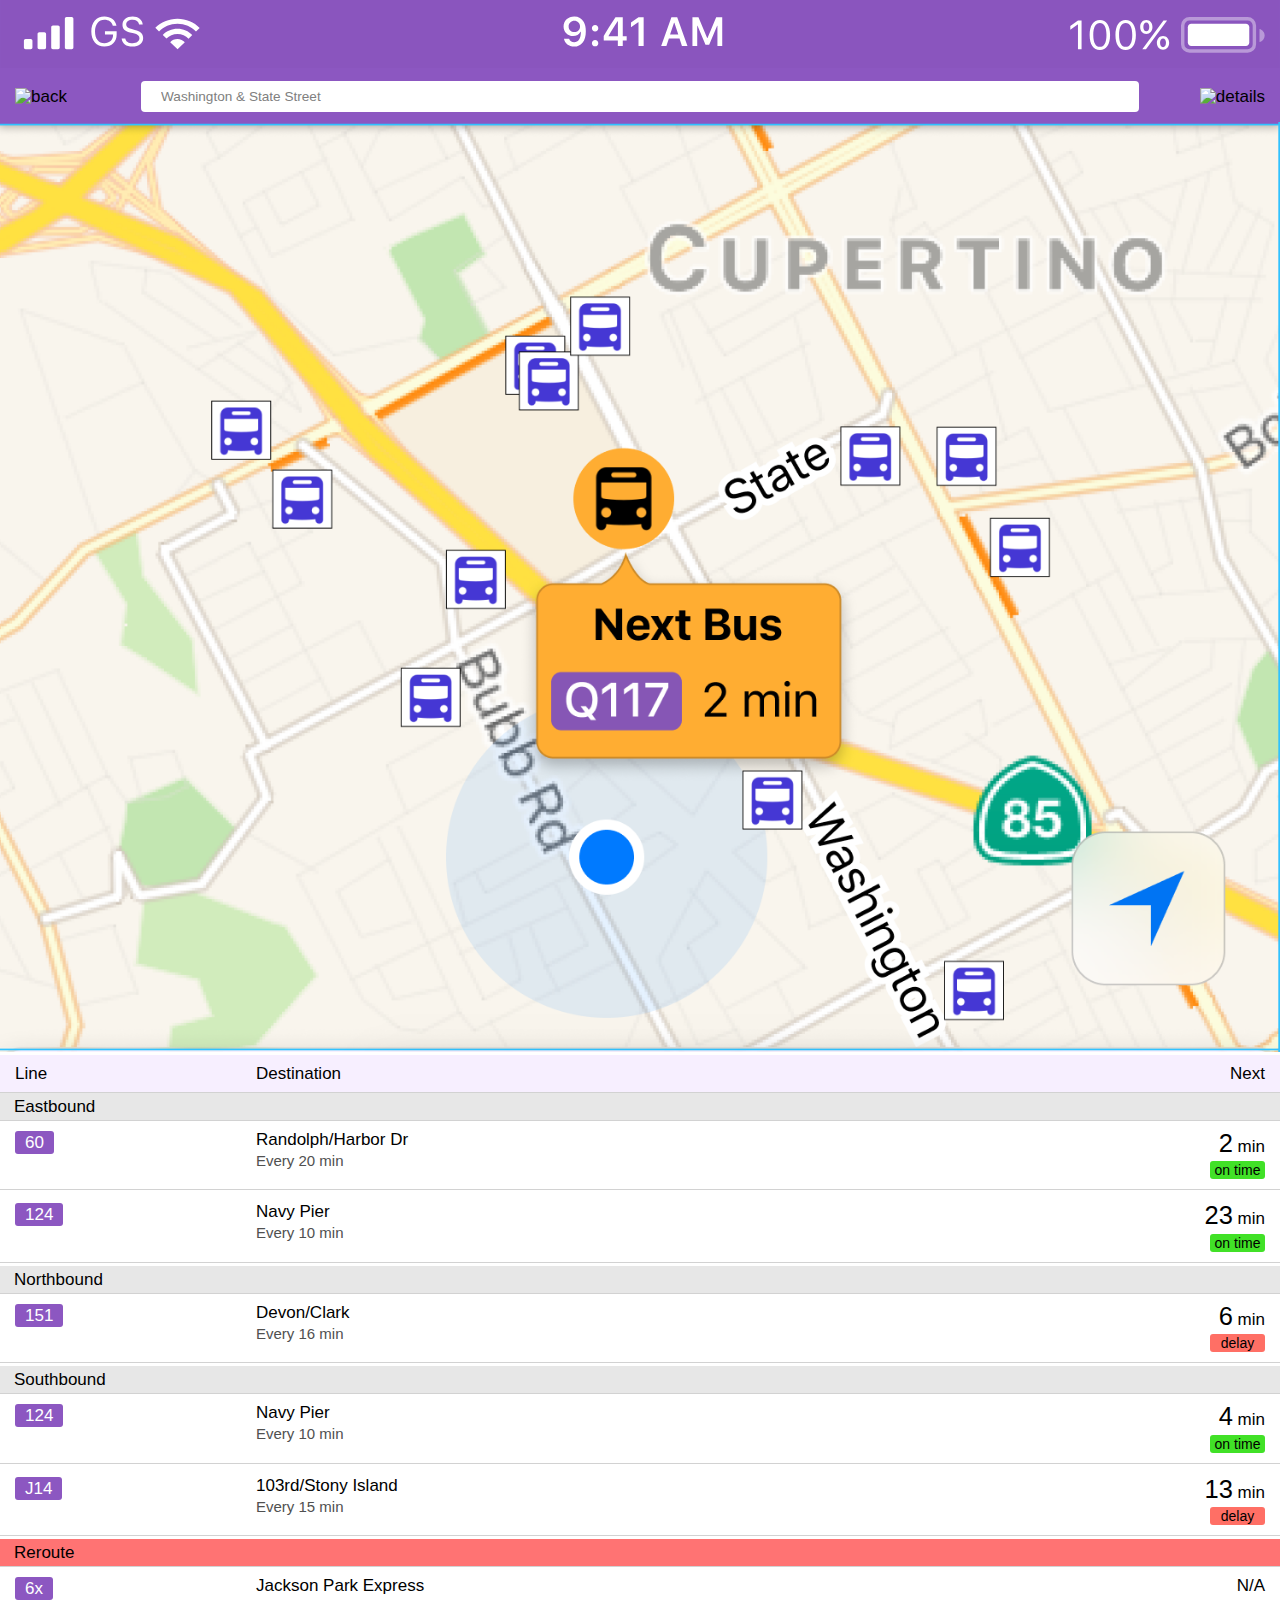
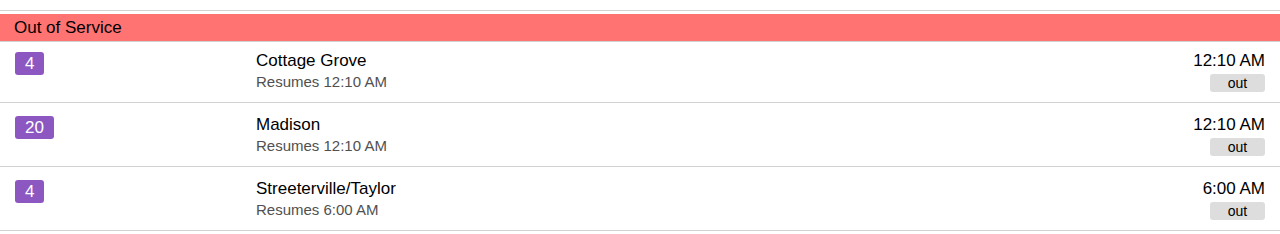
==== index.html @ 72b2d11d "first commit" ====
<!DOCTYPE html>
<html lang="en">
  <head>
    <meta name="viewport" content="width=device-width, initial-scale=1">
    <meta charset="utf-8">
    <title>BusyBus</title>
    <link rel="stylesheet" href="css/reset.css">
    <link rel="stylesheet" href="css/style.css">
  </head>
  <body>
    <header>
      <img class="status-bar" src="images/status bar.svg" alt="status bar">
      <section class=navbar>
        <img class="arrow" src="images/back.svg" alt="back">
        <!-- <div class="search">Washington & State Street
        </div> -->
        <form class="search" action="index.html" method="post">
          <input type="search" name="" value="Washington & State Street">
        </form>
        <img class="burger" src="images/hamburger icon.svg" alt="details">
      </section>

    </header>
    <section class="map">
      <img src="images/map.png" alt="map" width=100%>
    </section>
    <section class="names">
      <ul class="namesinfo">
        <li>Line</li>
        <li class="middle">Destination</li>
        <li>Next</li>
      </ul>
    </section>
    <section class="meat">

        <div class="direction">
            <h2>Eastbound</h2>
          </div>
        <ul class="info">
          <li>
            <h3>60</h3>
          </li>
          <li class="middle">
            <h4>Randolph/Harbor Dr</h4>
            <h5>Every 20 min</h5>
          </li>
          <li>
            <h4><strong>2</strong> min</h4>
            <h6>on time</h6>
          </li>
        </ul>
        <ul class="info">
          <li>
            <h3>124</h3>
          </li>
          <li class="middle">
            <h4>Navy Pier</h4>
            <h5>Every 10 min</h5>
          </li>
          <li>
            <h4><strong>23</strong> min</h4>
            <h6>on time</h6>
          </li>
        </ul>

        <div class="direction">
          <h2>Northbound</h2>
        </div>

        <ul class="info">
          <li>
            <h3>151</h3>
          </li>
          <li class="middle">
            <h4>Devon/Clark</h4>
            <h5>Every 16 min</h5>
          </li>
          <li>
            <h4><strong>6</strong> min</h4>
            <h6 class="delay">delay</h6>
          </li>
        </ul>

        <div class="direction">
          <h2>Southbound</h2>
        </div>

        <ul class="info">
          <li>
            <h3>124</h3>
          </li>
          <li class="middle">
            <h4>Navy Pier</h4>
            <h5>Every 10 min</h5>
          </li>
          <li>
            <h4><strong>4</strong> min</h4>
            <h6>on time</h6>
          </li>
        </ul>

        <ul class="info">
          <li>
            <h3>J14</h3>
          </li>
          <li class="middle">
            <h4>103rd/Stony Island</h4>
            <h5>Every 15 min</h5>
          </li>
          <li>
            <h4><strong>13</strong> min</h4>
            <h6 class="delay">delay</h6>
          </li>
        </ul>

        <div class="direction reroute">
          <h2>Reroute</h2>
        </div>

        <ul class="info">
          <li>
            <h3>6x</h3>
          </li>
          <li class="middle">
            <h4>Jackson Park Express</h4>
          </li>
          <li>
            <h4>N/A</h4>
          </li>
        </ul>

        <div class="direction outofservice">
          <h2>Out of Service</h2>
        </div>

        <ul class="info">
          <li>
            <h3>4</h3>
          </li>
          <li class="middle">
            <h4>Cottage Grove</h4>
            <h5>Resumes 12:10 AM</h5>
          </li>
          <li>
            <h4>12:10 AM</h4>
            <h6 class="out">out</h6>
          </li>
        </ul>

        <ul class="info">
          <li>
            <h3>20</h3>
          </li>
          <li class="middle">
            <h4>Madison</h4>
            <h5>Resumes 12:10 AM</h5>
          </li>
          <li>
            <h4>12:10 AM</h4>
            <h6 class="out">out</h6>
          </li>
        </ul>

        <ul class="info">
          <li>
            <h3>4</h3>
          </li>
          <li class="middle">
            <h4>Streeterville/Taylor</h4>
            <h5>Resumes 6:00 AM</h5>
          </li>
          <li>
            <h4>6:00 AM</h4>
            <h6 class="out">out</h6>
          </li>
        </ul>

    </section>
  </body>
</html>
---- css/style.css ----
*, *:before, *:after {
  box-sizing: border-box;
}
body {
  background-color: #fff;
  font-family: -apple-system, BlinkMacSystemFont, "Segoe UI", Roboto, Helvetica, Arial, sans-serif, "Apple Color Emoji", "Segoe UI Emoji", "Segoe UI Symbol";
  font-size: 17px;
  font-weight: normal;
  display: block;
}
strong {
  font-size: 1.5em;
  font-weight: 500;
}
/* ~~~~~BEGIN HEADER STYLING ~~~~~*/
header{
  background-color: #8C57C1;
  width: 100%;
}
.status-bar {
  width: 100%;
}
.navbar {
  padding: 5px 10px;
  width: 100%;
  display: inline-flex;
  align-items: center;
  justify-content: center;
}
.arrow {
  padding: 5px;
  position: absolute;
  left: 10px;
}
form {
  width: 80%;
  padding: 5px;
}
input[type=search] {
  width: 100%;
  padding: 8px 20px;
  border: solid 0px #ccc;
  border-radius: 4px;
  resize: none;
  font-size: 0.8em;
  color: gray;
}
.burger {
  padding: 5px;
  position: absolute;
  right: 10px;
}
.names{
  background-color: #F7EFFF;
  display: flex;
  justify-content:space-between;
  width: 100%;
  border-bottom: #D2D2D2 1px solid;
  padding: 10px 15px 10px 15px;
}
.namesinfo {
  display: flex;
  justify-content: space-between;
  width: 100%;
}
/* ~~~~~END HEADER STYLING~~~~~ */
/* ~~~~BEGIN DIRECTION~~~~~ */
h1 {
  font-size: 1.2em;
  font-weight: 400;
}
.direction {
  width: 100%;
  padding: 5px 0px 5px 14px;
  display: inline-block;
  background-color: #E7E7E7;
  border-bottom: #D2D2D2 1px solid;
}
/* ~~~~~END DIRECTION~~~~~~ */
.info {
  display:inline-block;
  width: 100%;
  padding: 10px 15px 10px 15px;
  border-bottom: 1px solid #D2D2D2;
}
.info:hover{
  background-color: #eee;
}
h3 {
  background-color: #8C57C1;
  color: #fff;
  padding: 3px 10px 3px 10px;
  border-radius: 3px;
  align-self: center;
}
.column1 {
  width: 18%;
}

.middle {
  position: absolute;
  left: 20%;
  float: left;
}

.column2 {
  width: 82%;
}
h4 {
  padding-bottom: 5px;
}
h5 {
  color: #505050;
  font-size: 15px;
}

h6 {
  font-size: 14px;
  background-color: #41E127;
  padding-top: 2px;
  padding-bottom: 2px;
  text-align: center;
  border-radius: 3px;
  width: 55px;
}
li {
  text-align:left;
  float:left;
}
li:last-child {
  float:right;
  text-align: right;
}
h6 {
  float:right;
}
.delay {
  background-color: #FF6F65;
}
.out{
  background-color: #ddd;
}
.reroute, .outofservice{
  background-color: #FF7373;
}
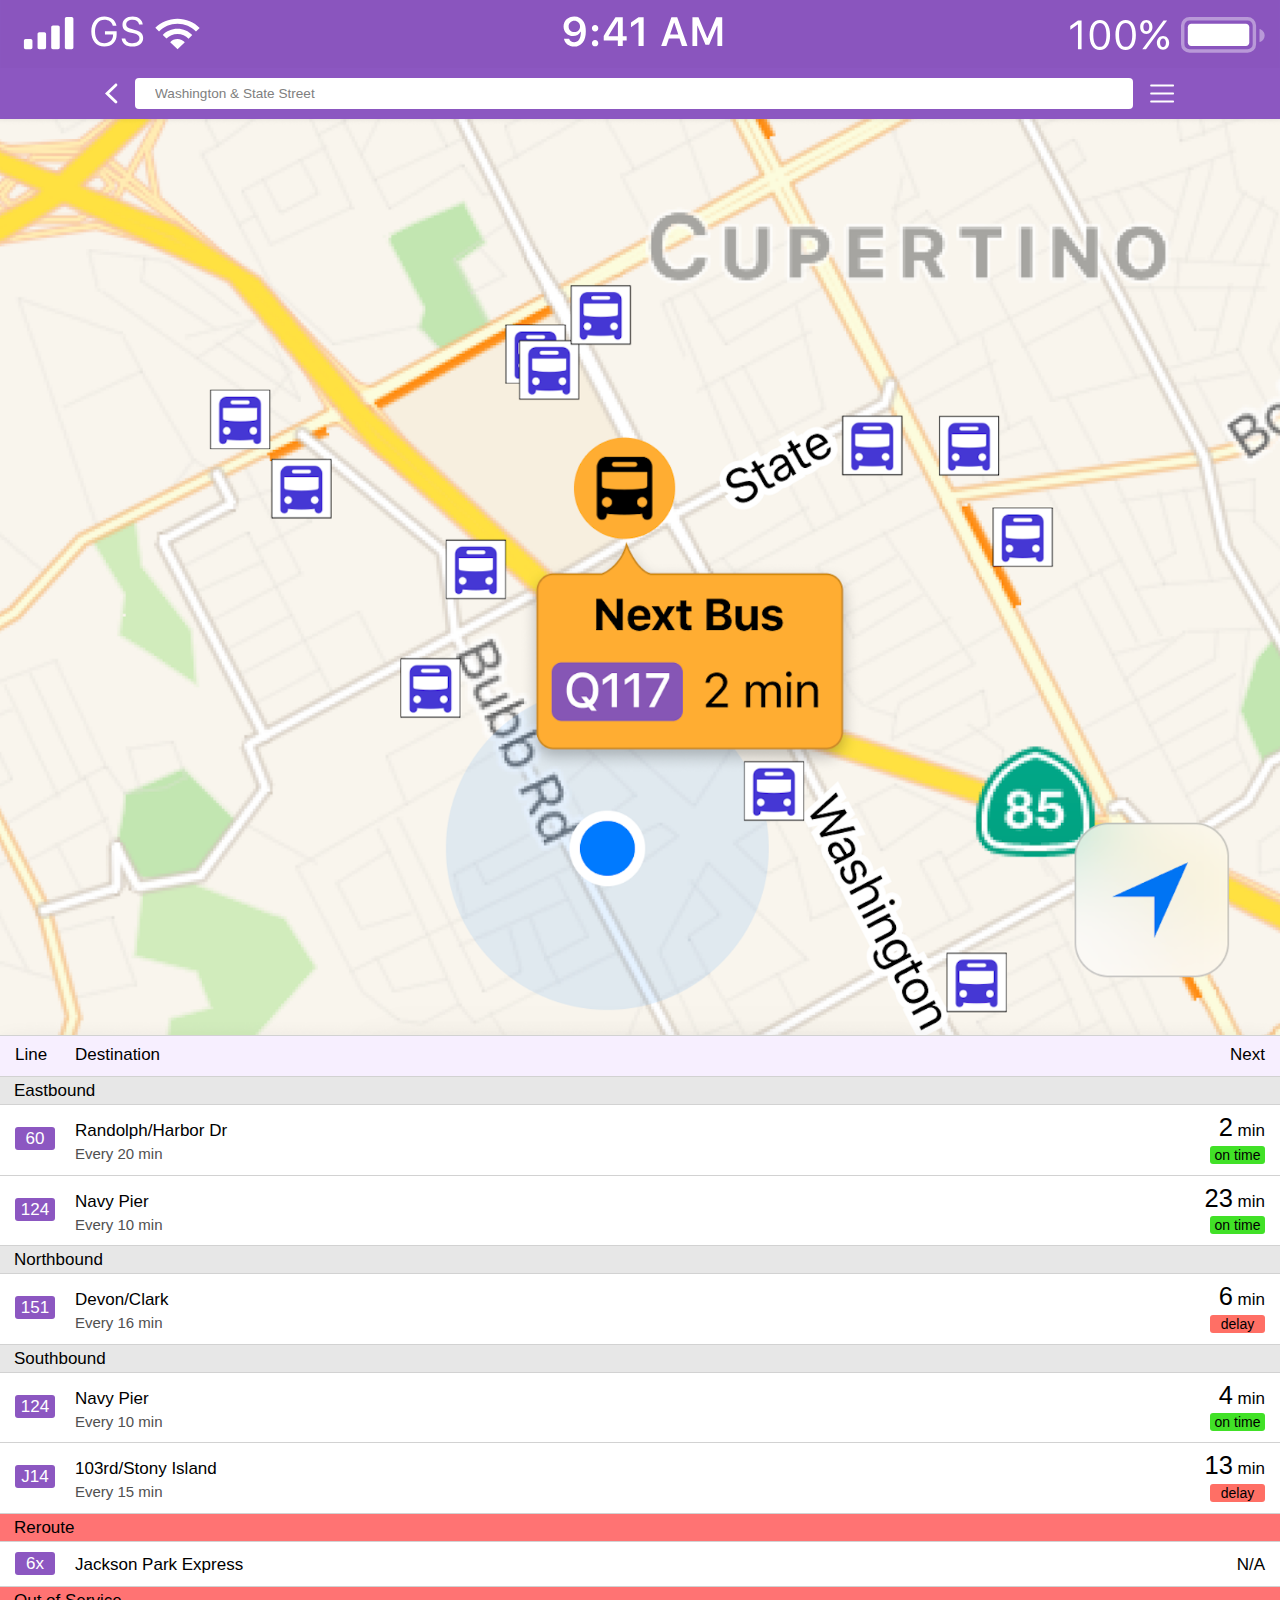
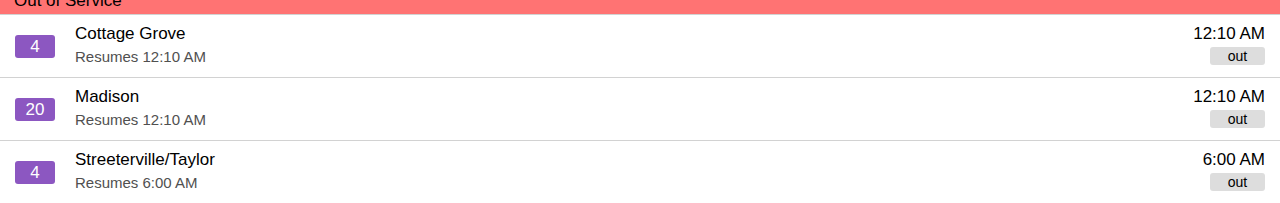
==== commit 584d5ba4: "Revision 2" ====
--- a/index.html
+++ b/index.html
@@ -12,35 +12,32 @@
       <img class="status-bar" src="images/status bar.svg" alt="status bar">
       <section class=navbar>
         <img class="arrow" src="images/back.svg" alt="back">
-        <!-- <div class="search">Washington & State Street
-        </div> -->
         <form class="search" action="index.html" method="post">
           <input type="search" name="" value="Washington & State Street">
         </form>
         <img class="burger" src="images/hamburger icon.svg" alt="details">
       </section>
-
     </header>
     <section class="map">
-      <img src="images/map.png" alt="map" width=100%>
+      <img src="images/map.png" alt="map" width=100% >
     </section>
     <section class="names">
       <ul class="namesinfo">
-        <li>Line</li>
+        <li class="left">Line</li>
         <li class="middle">Destination</li>
-        <li>Next</li>
+        <li class="right">Next</li>
       </ul>
     </section>
     <section class="meat">
 
-        <div class="direction">
+        <section class="direction">
             <h2>Eastbound</h2>
-          </div>
+          </section>
         <ul class="info">
           <li>
-            <h3>60</h3>
+            <h3 class="main">60</h3>
           </li>
-          <li class="middle">
+          <li class="middle main">
             <h4>Randolph/Harbor Dr</h4>
             <h5>Every 20 min</h5>
           </li>
@@ -51,9 +48,9 @@
         </ul>
         <ul class="info">
           <li>
-            <h3>124</h3>
+            <h3 class="main">124</h3>
           </li>
-          <li class="middle">
+          <li class="middle main">
             <h4>Navy Pier</h4>
             <h5>Every 10 min</h5>
           </li>
@@ -63,15 +60,15 @@
           </li>
         </ul>
 
-        <div class="direction">
+        <section class="direction">
           <h2>Northbound</h2>
-        </div>
+        </section>
 
         <ul class="info">
           <li>
-            <h3>151</h3>
+            <h3 class="main">151</h3>
           </li>
-          <li class="middle">
+          <li class="middle main">
             <h4>Devon/Clark</h4>
             <h5>Every 16 min</h5>
           </li>
@@ -81,15 +78,15 @@
           </li>
         </ul>
 
-        <div class="direction">
+        <section class="direction">
           <h2>Southbound</h2>
-        </div>
+        </section>
 
         <ul class="info">
           <li>
-            <h3>124</h3>
+            <h3 class="main">124</h3>
           </li>
-          <li class="middle">
+          <li class="middle main">
             <h4>Navy Pier</h4>
             <h5>Every 10 min</h5>
           </li>
@@ -101,9 +98,9 @@
 
         <ul class="info">
           <li>
-            <h3>J14</h3>
+            <h3 class="main">J14</h3>
           </li>
-          <li class="middle">
+          <li class="middle main">
             <h4>103rd/Stony Island</h4>
             <h5>Every 15 min</h5>
           </li>
@@ -113,29 +110,29 @@
           </li>
         </ul>
 
-        <div class="direction reroute">
+        <section class="direction reroute">
           <h2>Reroute</h2>
-        </div>
+        </section>
 
         <ul class="info">
           <li>
             <h3>6x</h3>
           </li>
           <li class="middle">
-            <h4>Jackson Park Express</h4>
+            <h4 class="reroute">Jackson Park Express</h4>
           </li>
           <li>
-            <h4>N/A</h4>
+            <h4 class="reroute">N/A</h4>
           </li>
         </ul>
 
-        <div class="direction outofservice">
+        <section class="direction outofservice">
           <h2>Out of Service</h2>
-        </div>
+        </section>
 
         <ul class="info">
           <li>
-            <h3>4</h3>
+            <h3 class="outofservice">4</h3>
           </li>
           <li class="middle">
             <h4>Cottage Grove</h4>
@@ -149,7 +146,7 @@
 
         <ul class="info">
           <li>
-            <h3>20</h3>
+            <h3 class="outofservice">20</h3>
           </li>
           <li class="middle">
             <h4>Madison</h4>
@@ -163,7 +160,7 @@
 
         <ul class="info">
           <li>
-            <h3>4</h3>
+            <h3 class="outofservice">4</h3>
           </li>
           <li class="middle">
             <h4>Streeterville/Taylor</h4>
--- a/css/style.css
+++ b/css/style.css
@@ -29,8 +29,8 @@
 }
 .arrow {
   padding: 5px;
-  position: absolute;
-  left: 10px;
+  position: relative;
+  right: 7px;
 }
 form {
   width: 80%;
@@ -47,21 +47,24 @@
 }
 .burger {
   padding: 5px;
-  position: absolute;
-  right: 10px;
+  position:relative;
+  left: 7px;
 }
 .names{
   background-color: #F7EFFF;
-  display: flex;
-  justify-content:space-between;
   width: 100%;
-  border-bottom: #D2D2D2 1px solid;
+  border-top: #D2D2D2 1px solid;
   padding: 10px 15px 10px 15px;
 }
+.left {
+  width: 40px;
+}
 .namesinfo {
-  display: flex;
-  justify-content: space-between;
   width: 100%;
+  display: inline-block;
+}
+img {
+  display: block
 }
 /* ~~~~~END HEADER STYLING~~~~~ */
 /* ~~~~BEGIN DIRECTION~~~~~ */
@@ -72,16 +75,15 @@
 .direction {
   width: 100%;
   padding: 5px 0px 5px 14px;
-  display: inline-block;
   background-color: #E7E7E7;
-  border-bottom: #D2D2D2 1px solid;
+  border-top: #D2D2D2 1px solid;
 }
 /* ~~~~~END DIRECTION~~~~~~ */
 .info {
-  display:inline-block;
+  display:inline-table;
   width: 100%;
-  padding: 10px 15px 10px 15px;
-  border-bottom: 1px solid #D2D2D2;
+  padding: 10px 15px 11px 15px;
+  border-top: 1px solid #D2D2D2;
 }
 .info:hover{
   background-color: #eee;
@@ -89,29 +91,35 @@
 h3 {
   background-color: #8C57C1;
   color: #fff;
-  padding: 3px 10px 3px 10px;
+  padding: 3px 0px;
   border-radius: 3px;
-  align-self: center;
+  width:40px;
+  text-align: center;
 }
-.column1 {
-  width: 18%;
+h3.main {
+  margin-top: 12px;
+}
+h3.outofservice {
+  margin-top: 10px;
 }
 
 .middle {
-  position: absolute;
-  left: 20%;
   float: left;
+  position:relative;
+  left: 20px;
+}
+li.main {
+  margin-top: 7px;
 }
 
-.column2 {
-  width: 82%;
-}
 h4 {
   padding-bottom: 5px;
 }
 h5 {
   color: #505050;
   font-size: 15px;
+  padding-top:2px;
+  padding-bottom: 2px;
 }
 
 h6 {
@@ -140,6 +148,10 @@
 .out{
   background-color: #ddd;
 }
-.reroute, .outofservice{
+h4.reroute {
+  position:relative;
+  top: 4px;
+}
+section.reroute, section.outofservice{
   background-color: #FF7373;
 }
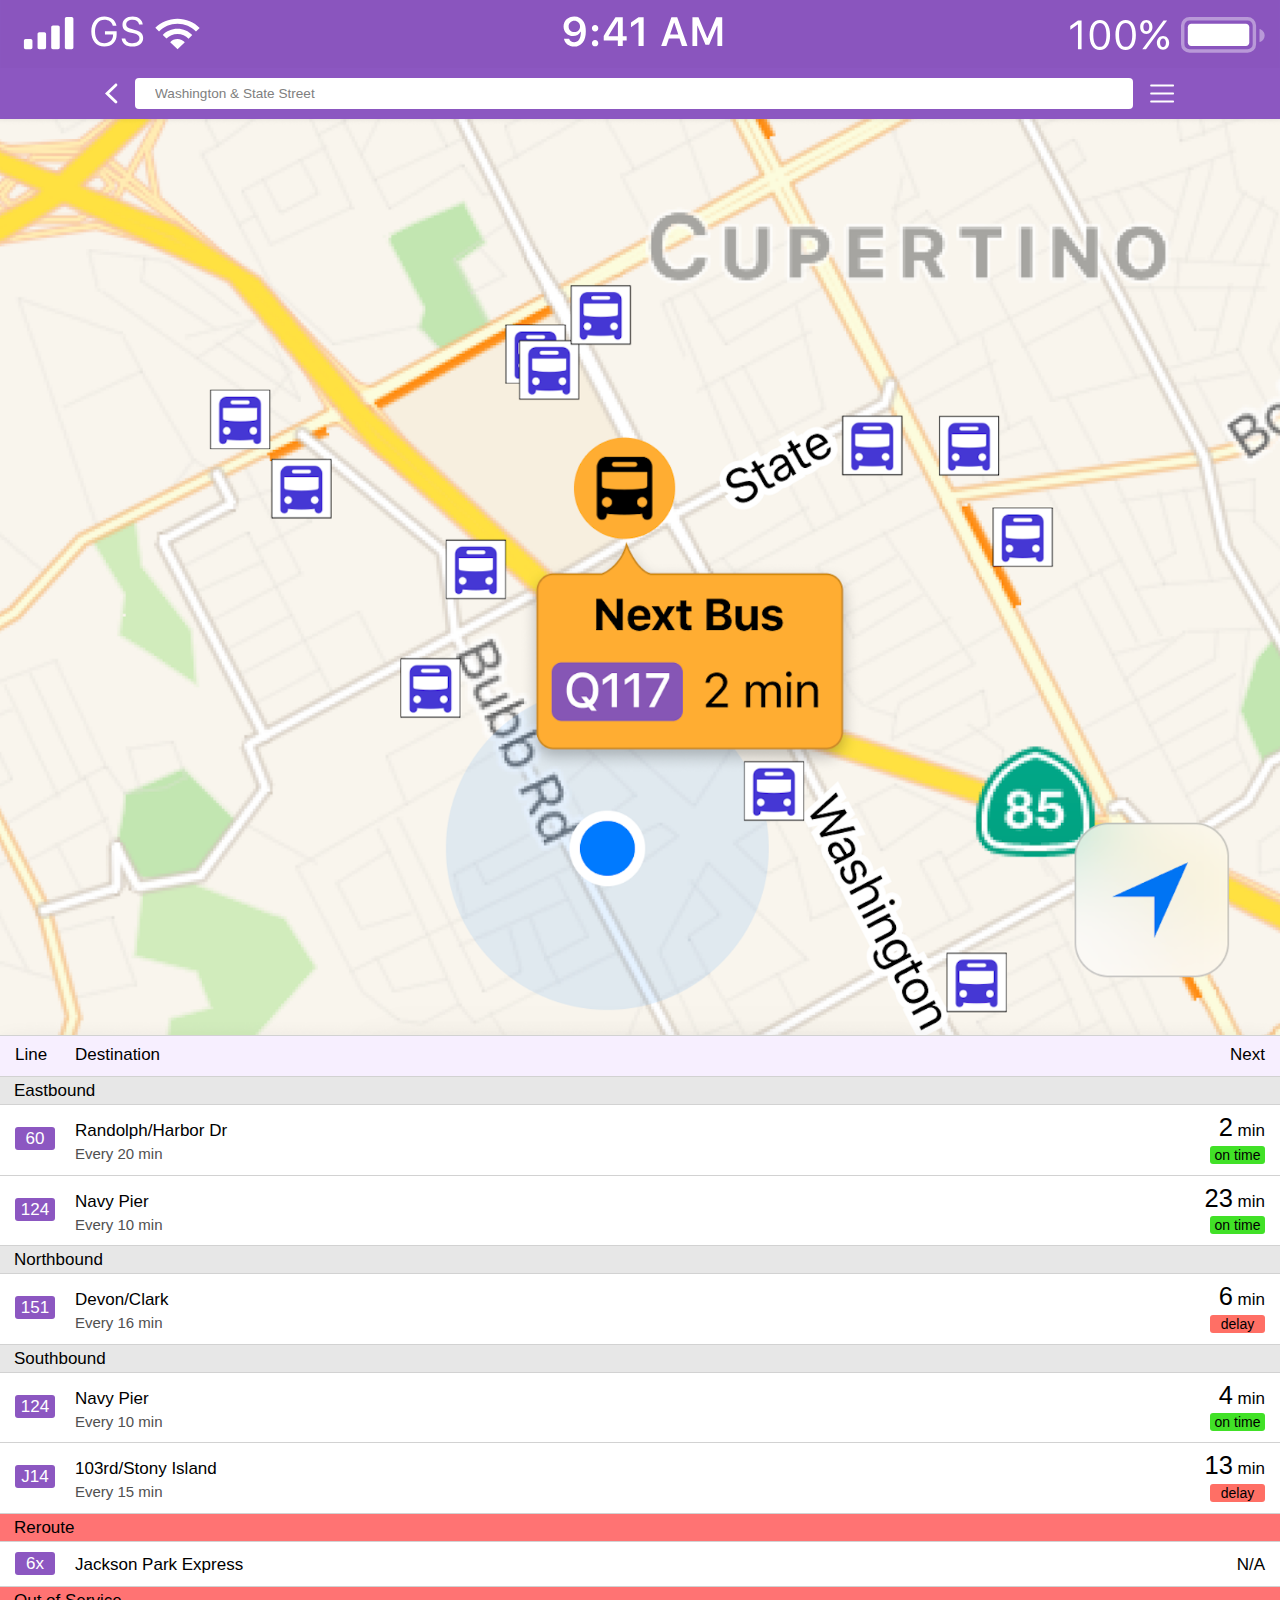
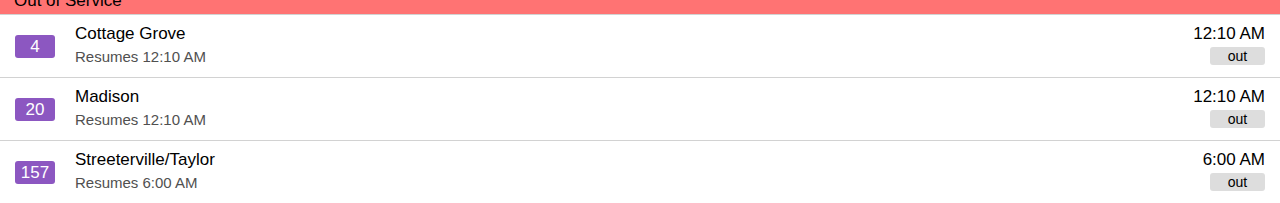
==== commit 3194a56c: "Update html line number" ====
--- a/index.html
+++ b/index.html
@@ -160,7 +160,7 @@
 
         <ul class="info">
           <li>
-            <h3 class="outofservice">4</h3>
+            <h3 class="outofservice">157</h3>
           </li>
           <li class="middle">
             <h4>Streeterville/Taylor</h4>
